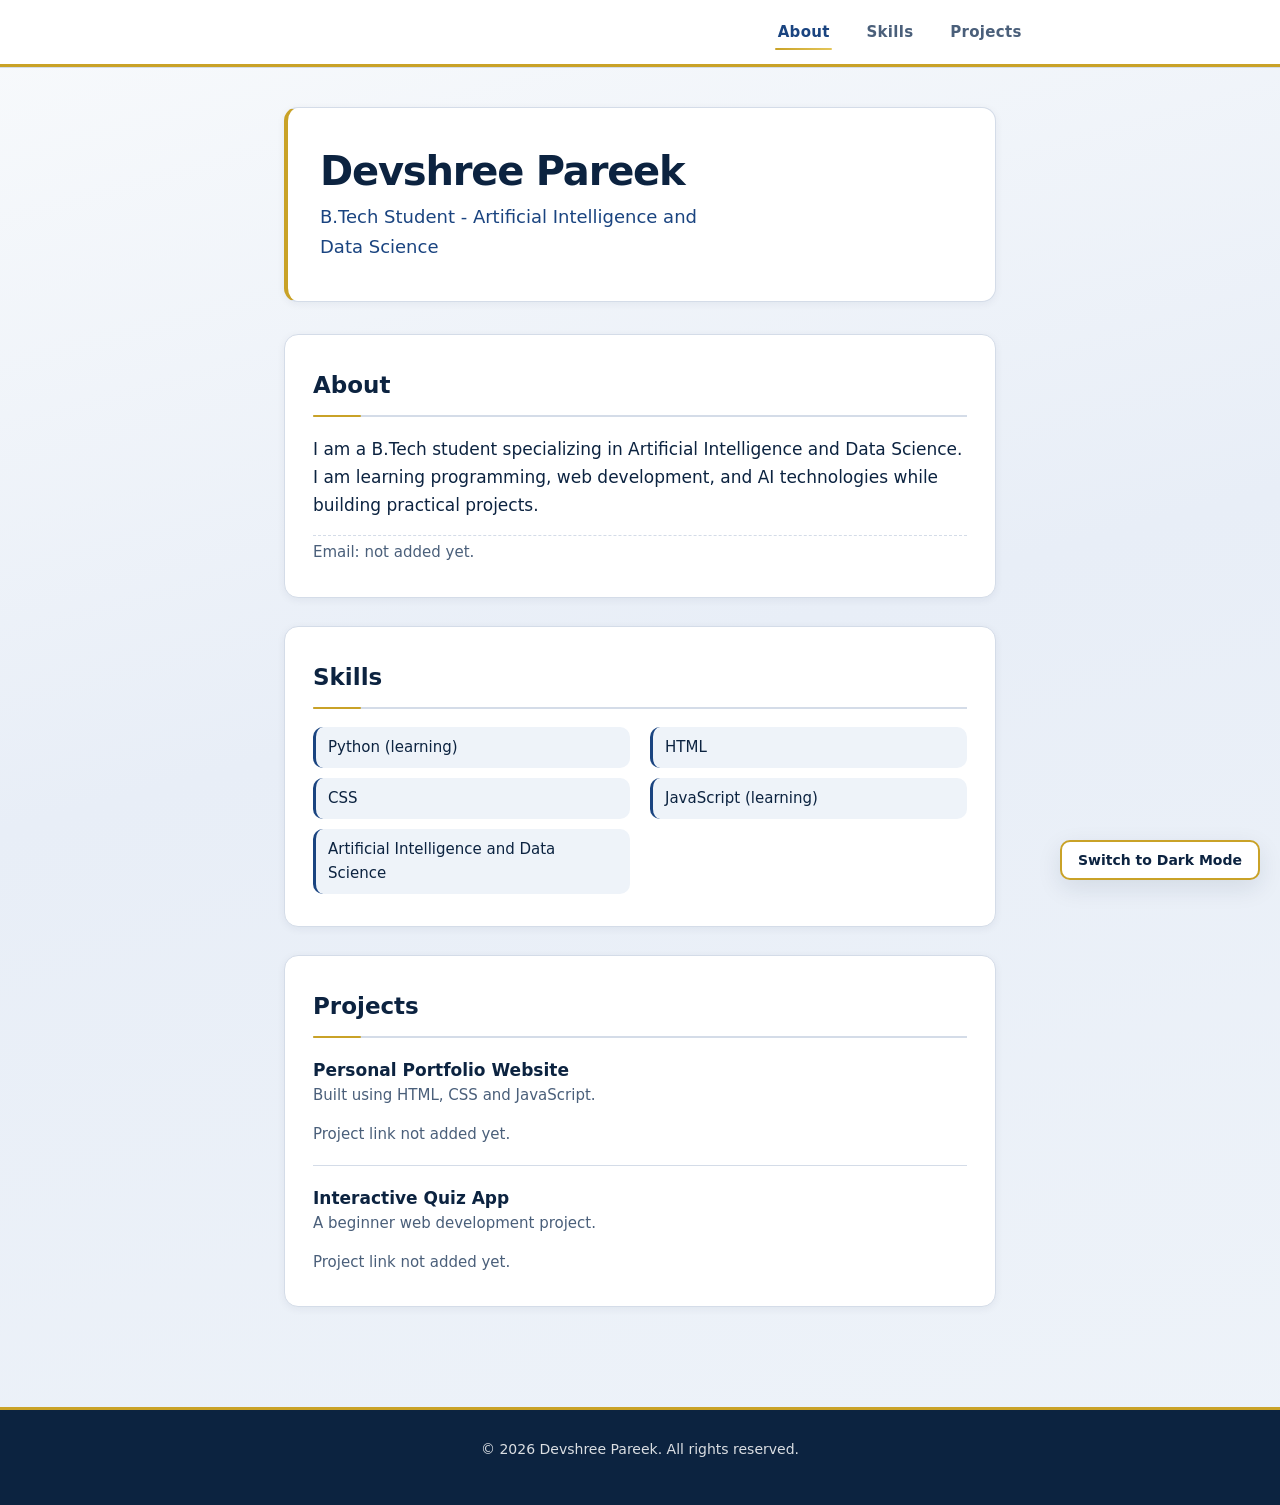
==== index.html @ 8626f4c5 "Initial portfolio commit" ====
<!DOCTYPE html>
<html lang="en">
<head>
  <meta charset="UTF-8">
  <meta name="viewport" content="width=device-width, initial-scale=1.0">
  <title>Devshree Pareek — Personal Profile</title>
  <link rel="stylesheet" href="style.css">
</head>
<body>
  <a class="skip-link" href="#main-content">Skip to main content</a>

  <header class="site-header">
    <nav class="site-nav" aria-label="Primary">
      <ul>
        <li><a href="#about">About</a></li>
        <li><a href="#skills">Skills</a></li>
        <li><a href="#projects">Projects</a></li>
      </ul>
    </nav>
  </header>

  <main id="main-content">
    <section class="hero">
      <h1>Devshree Pareek</h1>
      <p class="tagline">B.Tech Student - Artificial Intelligence and Data Science</p>
    </section>

    <section id="about" class="content-section">
      <h2>About</h2>
      <p>
        I am a B.Tech student specializing in Artificial Intelligence and Data Science.
        I am learning programming, web development, and AI technologies while building
        practical projects.
      </p>
      <p class="contact-line">
        Email: not added yet.
      </p>
    </section>

    <section id="skills" class="content-section">
      <h2>Skills</h2>
      <ul class="skills-list">
        <li>Python (learning)</li>
        <li>HTML</li>
        <li>CSS</li>
        <li>JavaScript (learning)</li>
        <li>Artificial Intelligence and Data Science</li>
      </ul>
    </section>

    <section id="projects" class="content-section">
      <h2>Projects</h2>
      <ul class="projects-list">
        <li>
          <strong>Personal Portfolio Website</strong>
          <p class="project-desc">Built using HTML, CSS and JavaScript.</p>
          <p class="project-desc">Project link not added yet.</p>
        </li>
        <li>
          <strong>Interactive Quiz App</strong>
          <p class="project-desc">A beginner web development project.</p>
          <p class="project-desc">Project link not added yet.</p>
        </li>
      </ul>
    </section>
  </main>

  <footer class="site-footer">
    <p>&copy; <span id="year"></span> Devshree Pareek. All rights reserved.</p>
  </footer>

  <script src="script.js" defer></script>
  <button id="themeToggle">Switch to Dark Mode</button>
</body>
</html>
---- style.css ----
*,
*::before,
*::after {
  box-sizing: border-box;
}

:root {
  --color-navy: #0c2340;
  --color-blue: #1a4480;
  --color-blue-light: #2d6cb5;
  --color-bg: #eef3f9;
  --color-bg-subtle: linear-gradient(165deg, #f8fafc 0%, #e8eef7 45%, #eef3f9 100%);
  --color-surface: #ffffff;
  --color-text: #0c2340;
  --color-muted: #4a5f7a;
  --color-gold: #c9a227;
  --color-gold-light: #e4c65a;
  --color-gold-muted: rgba(201, 162, 39, 0.35);
  --color-border: #d4dce8;
  --color-accent: var(--color-blue);
  --color-accent-hover: var(--color-blue-light);
  --font-sans: system-ui, -apple-system, "Segoe UI", Roboto, "Helvetica Neue", Arial, sans-serif;
  --max-width: 44rem;
  --radius: 0.625rem;
  --radius-lg: 0.875rem;
  --shadow: 0 2px 8px rgba(12, 35, 64, 0.06);
  --shadow-hover: 0 8px 24px rgba(12, 35, 64, 0.1);
  --transition-fast: 0.2s ease;
  --transition-link: 0.25s cubic-bezier(0.4, 0, 0.2, 1);
}

html {
  scroll-behavior: smooth;
}

body {
  margin: 0;
  min-height: 100vh;
  font-family: var(--font-sans);
  font-size: 1.0625rem;
  line-height: 1.65;
  color: var(--color-text);
  background: var(--color-bg-subtle);
  background-color: var(--color-bg);
}

.skip-link {
  position: absolute;
  left: -9999px;
  top: 0;
  padding: 0.75rem 1.25rem;
  background: var(--color-navy);
  color: #fff;
  text-decoration: none;
  font-weight: 600;
  z-index: 100;
  border-radius: var(--radius);
  box-shadow: 0 4px 12px rgba(12, 35, 64, 0.2);
  transition: background var(--transition-fast), box-shadow var(--transition-fast),
    transform var(--transition-fast);
}

.skip-link:focus {
  left: 1rem;
  top: 1rem;
  outline: 2px solid var(--color-gold);
  outline-offset: 3px;
}

.skip-link:hover {
  background: var(--color-blue);
  transform: translateY(-1px);
  box-shadow: 0 6px 16px rgba(12, 35, 64, 0.25);
}

.site-header {
  background: var(--color-surface);
  border-bottom: 3px solid var(--color-gold);
  position: sticky;
  top: 0;
  z-index: 10;
  box-shadow: 0 1px 0 var(--color-border);
}

.site-nav ul {
  list-style: none;
  margin: 0;
  padding: 0.875rem 1.5rem;
  display: flex;
  flex-wrap: wrap;
  gap: 0.5rem 2rem;
  justify-content: center;
  max-width: calc(var(--max-width) + 3rem);
  margin-inline: auto;
}

.site-nav a {
  position: relative;
  display: inline-block;
  color: var(--color-muted);
  text-decoration: none;
  font-weight: 600;
  font-size: 0.9375rem;
  letter-spacing: 0.02em;
  padding: 0.35rem 0.15rem;
  transition: color var(--transition-link);
}

.site-nav a::after {
  content: "";
  position: absolute;
  left: 0;
  bottom: 0;
  width: 100%;
  height: 2px;
  background: linear-gradient(90deg, var(--color-gold), var(--color-gold-light));
  transform: scaleX(0);
  transform-origin: right center;
  transition: transform var(--transition-link);
  border-radius: 1px;
}

.site-nav a:hover,
.site-nav a:focus-visible {
  color: var(--color-blue);
}

.site-nav a:hover::after,
.site-nav a:focus-visible::after {
  transform: scaleX(1);
  transform-origin: left center;
}

main {
  max-width: var(--max-width);
  margin: 0 auto;
  padding: clamp(1.5rem, 4vw, 2.5rem) clamp(1rem, 4vw, 1.75rem) clamp(2.5rem, 6vw, 4rem);
}

.hero {
  background: var(--color-surface);
  padding: clamp(1.75rem, 5vw, 2.5rem) clamp(1.25rem, 4vw, 2rem);
  border-radius: var(--radius-lg);
  box-shadow: var(--shadow);
  margin-bottom: clamp(1.5rem, 4vw, 2rem);
  border: 1px solid var(--color-border);
  border-left: 4px solid var(--color-gold);
  transition: box-shadow var(--transition-link), transform var(--transition-link);
}

.hero:hover {
  box-shadow: var(--shadow-hover);
}

.hero h1 {
  margin: 0 0 0.5rem;
  font-size: clamp(1.875rem, 5vw, 2.5rem);
  line-height: 1.15;
  letter-spacing: -0.03em;
  color: var(--color-navy);
  font-weight: 700;
}

.tagline {
  margin: 0;
  color: var(--color-blue);
  font-size: clamp(1rem, 2.5vw, 1.125rem);
  font-weight: 500;
  max-width: 36ch;
}

.content-section {
  background: var(--color-surface);
  padding: clamp(1.5rem, 4vw, 2rem) clamp(1.25rem, 4vw, 1.75rem);
  border-radius: var(--radius-lg);
  box-shadow: var(--shadow);
  margin-bottom: clamp(1.25rem, 3vw, 1.75rem);
  border: 1px solid var(--color-border);
  transition: box-shadow var(--transition-link), border-color var(--transition-link);
}

.content-section:hover {
  box-shadow: var(--shadow-hover);
  border-color: var(--color-gold-muted);
}

.content-section h2 {
  margin: 0 0 1.125rem;
  font-size: clamp(1.25rem, 3vw, 1.4375rem);
  color: var(--color-navy);
  font-weight: 700;
  border-bottom: 2px solid var(--color-border);
  padding-bottom: 0.625rem;
  position: relative;
}

.content-section h2::after {
  content: "";
  position: absolute;
  left: 0;
  bottom: -2px;
  width: 3rem;
  height: 2px;
  background: var(--color-gold);
  border-radius: 1px;
}

.content-section p {
  margin: 0 0 1rem;
}

.content-section p:last-child {
  margin-bottom: 0;
}

.contact-line {
  color: var(--color-muted);
  font-size: 0.9375rem;
  padding-top: 0.25rem;
  border-top: 1px dashed var(--color-border);
  margin-top: 0.5rem;
}

.contact-line a {
  color: var(--color-blue);
  font-weight: 600;
  text-decoration: none;
  background-image: linear-gradient(var(--color-gold), var(--color-gold));
  background-size: 0% 2px;
  background-repeat: no-repeat;
  background-position: 0 100%;
  transition: color var(--transition-link), background-size var(--transition-link);
}

.contact-line a:hover,
.contact-line a:focus-visible {
  color: var(--color-blue-light);
  background-size: 100% 2px;
}

.skills-list {
  margin: 0;
  padding: 0;
  list-style: none;
  display: grid;
  gap: 0.5rem;
}

@media (min-width: 480px) {
  .skills-list {
    grid-template-columns: repeat(2, 1fr);
    gap: 0.625rem 1.25rem;
  }
}

.skills-list li {
  margin: 0;
  padding: 0.5rem 0.75rem;
  background: var(--color-bg);
  border-radius: var(--radius);
  border-left: 3px solid var(--color-blue);
  font-size: 0.9375rem;
  font-weight: 500;
  color: var(--color-text);
  transition: background var(--transition-fast), border-color var(--transition-fast),
    transform var(--transition-fast);
}

.skills-list li:hover {
  background: #fff;
  border-left-color: var(--color-gold);
  transform: translateX(2px);
}

.projects-list {
  list-style: none;
  margin: 0;
  padding: 0;
}

.projects-list > li {
  padding: 1.125rem 0;
  border-bottom: 1px solid var(--color-border);
  transition: padding-left var(--transition-fast);
}

.projects-list > li:hover {
  padding-left: 0.35rem;
}

.projects-list > li:first-child {
  padding-top: 0;
}

.projects-list > li:last-child {
  border-bottom: none;
  padding-bottom: 0;
}

.projects-list strong {
  display: block;
  font-size: 1.0625rem;
  color: var(--color-navy);
  font-weight: 700;
}

.projects-list a {
  color: var(--color-blue);
  font-weight: 700;
  text-decoration: none;
  background-image: linear-gradient(var(--color-gold), var(--color-gold-light));
  background-size: 0% 2px;
  background-repeat: no-repeat;
  background-position: 0 100%;
  transition: color var(--transition-link), background-size var(--transition-link);
}

.projects-list a:hover,
.projects-list a:focus-visible {
  color: var(--color-blue-light);
  background-size: 100% 2px;
}

.project-desc {
  margin: 0.4rem 0 0;
  font-size: 0.9375rem;
  color: var(--color-muted);
  line-height: 1.55;
}

.site-footer {
  text-align: center;
  padding: 1.75rem 1.25rem 2.75rem;
  color: rgba(255, 255, 255, 0.85);
  font-size: 0.875rem;
  background: var(--color-navy);
  border-top: 3px solid var(--color-gold);
  margin-top: 0.5rem;
}

.site-footer p {
  margin: 0;
  max-width: var(--max-width);
  margin-inline: auto;
}

body.nav-highlight .site-nav a[aria-current="true"] {
  color: var(--color-blue);
}

body.nav-highlight .site-nav a[aria-current="true"]::after {
  transform: scaleX(1);
  transform-origin: left center;
}

#themeToggle {
  position: fixed;
  right: clamp(0.75rem, 3vw, 1.25rem);
  bottom: clamp(0.75rem, 3vw, 1.25rem);
  z-index: 20;
  padding: 0.625rem 1rem;
  font-family: var(--font-sans);
  font-size: 0.875rem;
  font-weight: 600;
  color: var(--color-navy);
  background: var(--color-surface);
  border: 2px solid var(--color-gold);
  border-radius: var(--radius);
  cursor: pointer;
  box-shadow: var(--shadow-hover);
  transition: background var(--transition-fast), color var(--transition-fast),
    border-color var(--transition-fast), transform var(--transition-fast);
}

#themeToggle:hover {
  transform: translateY(-2px);
  border-color: var(--color-gold-light);
}

#themeToggle:focus-visible {
  outline: 2px solid var(--color-blue);
  outline-offset: 3px;
}

body.dark-mode {
  --color-navy: #e8eef5;
  --color-blue: #7eb3f0;
  --color-blue-light: #a5c9f5;
  --color-bg: #0a1628;
  --color-bg-subtle: linear-gradient(165deg, #0d1b2e 0%, #0a1628 50%, #0f2035 100%);
  --color-surface: #152a45;
  --color-text: #e8eef5;
  --color-muted: #a3b4c9;
  --color-border: #2a4060;
  --color-gold-muted: rgba(201, 162, 39, 0.5);
  --shadow: 0 2px 10px rgba(0, 0, 0, 0.35);
  --shadow-hover: 0 8px 28px rgba(0, 0, 0, 0.45);
}

body.dark-mode .site-header {
  background: var(--color-surface);
  box-shadow: 0 1px 0 var(--color-border);
}

body.dark-mode .site-nav a:hover,
body.dark-mode .site-nav a:focus-visible,
body.dark-mode.nav-highlight .site-nav a[aria-current="true"] {
  color: var(--color-blue-light);
}

body.dark-mode .hero,
body.dark-mode .content-section {
  background: var(--color-surface);
  border-color: var(--color-border);
}

body.dark-mode .hero h1,
body.dark-mode .content-section h2,
body.dark-mode .projects-list strong {
  color: var(--color-navy);
}

body.dark-mode .tagline {
  color: var(--color-blue);
}

body.dark-mode .skills-list li {
  background: #0f2238;
  border-left-color: var(--color-blue);
  color: var(--color-text);
}

body.dark-mode .skills-list li:hover {
  background: #1a3352;
  border-left-color: var(--color-gold);
}

body.dark-mode .projects-list > li {
  border-bottom-color: var(--color-border);
}

body.dark-mode .project-desc,
body.dark-mode .contact-line {
  color: var(--color-muted);
}

body.dark-mode .contact-line {
  border-top-color: var(--color-border);
}

body.dark-mode .site-footer {
  background: #060e18;
  color: rgba(232, 238, 245, 0.88);
}

body.dark-mode #themeToggle {
  color: var(--color-text);
  background: var(--color-surface);
  border-color: var(--color-gold);
}

body.dark-mode #themeToggle:focus-visible {
  outline-color: var(--color-gold-light);
}

@media (min-width: 768px) {
  :root {
    --max-width: 48rem;
  }

  .site-nav ul {
    justify-content: flex-end;
  }
}

@media (prefers-reduced-motion: reduce) {
  html {
    scroll-behavior: auto;
  }

  *,
  *::before,
  *::after {
    transition-duration: 0.01ms !important;
  }

  .hero:hover,
  .content-section:hover,
  .skills-list li:hover,
  .projects-list > li:hover {
    transform: none;
  }
}
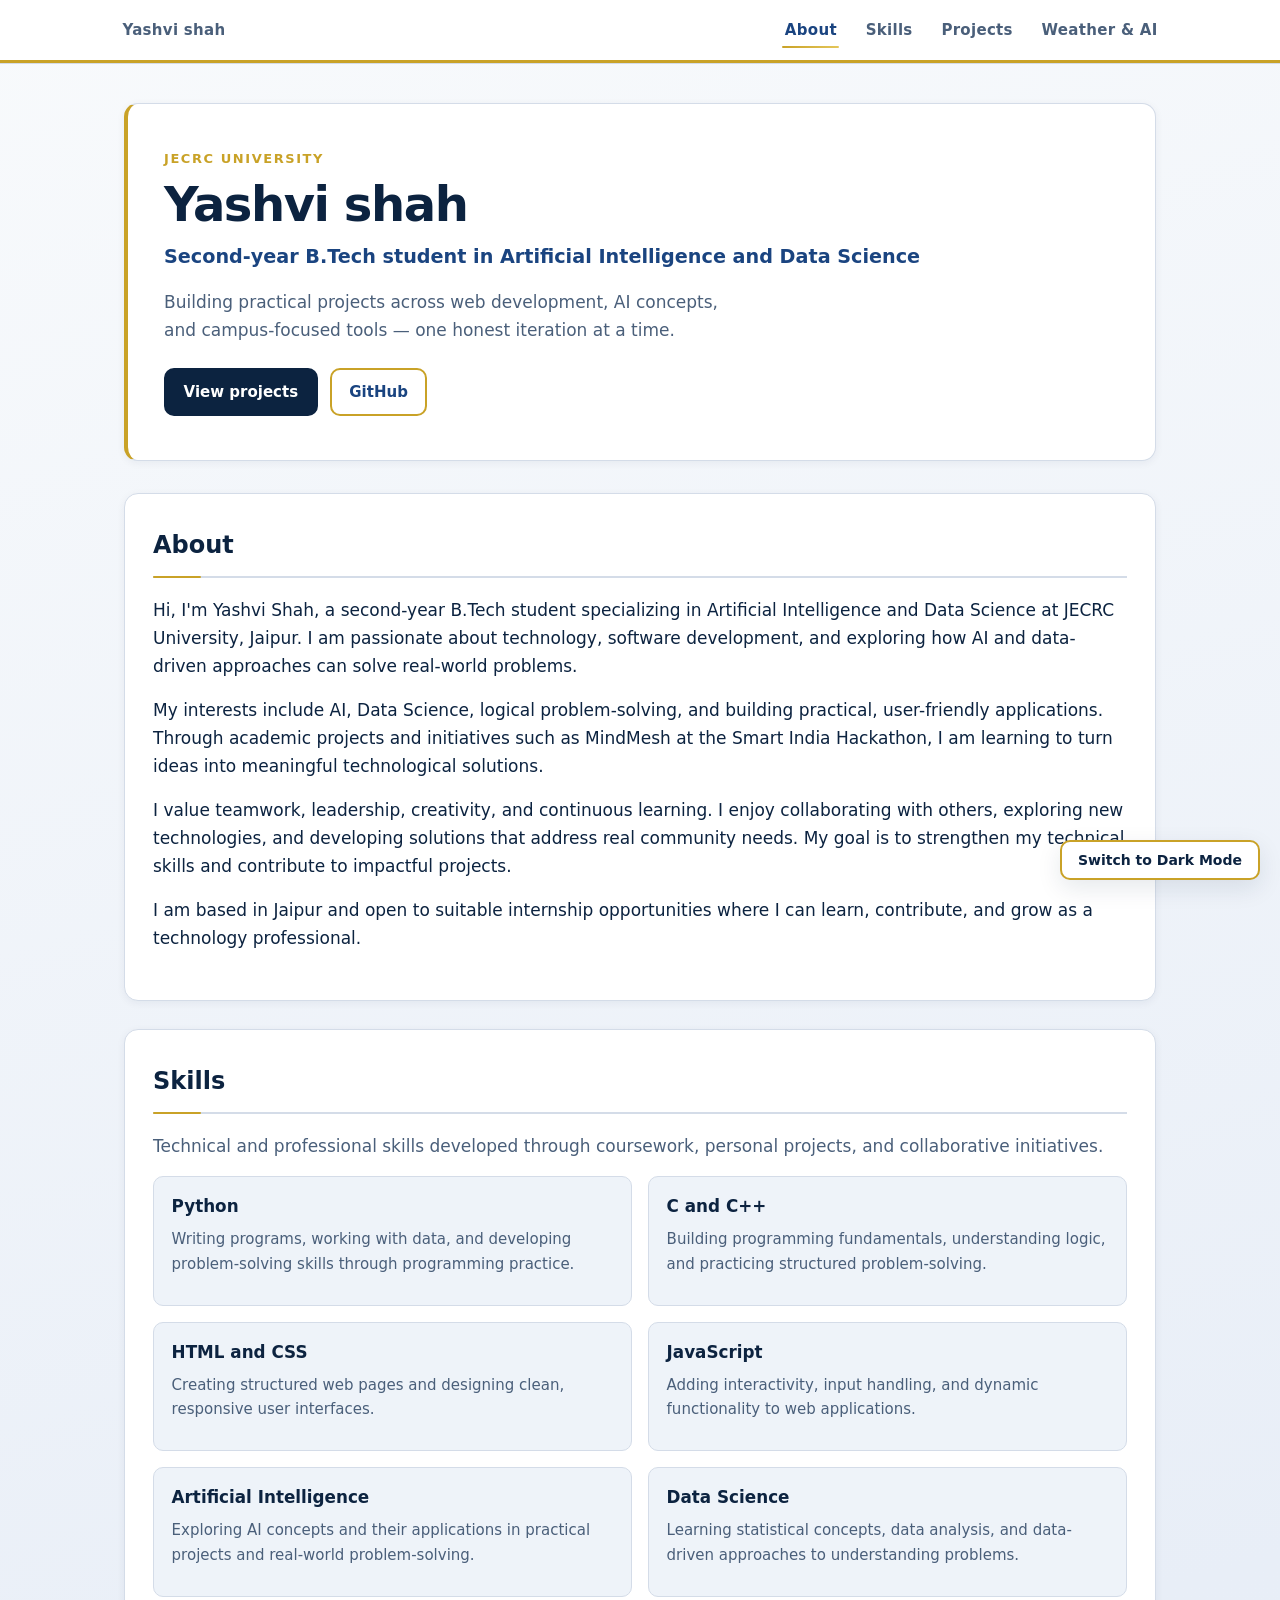
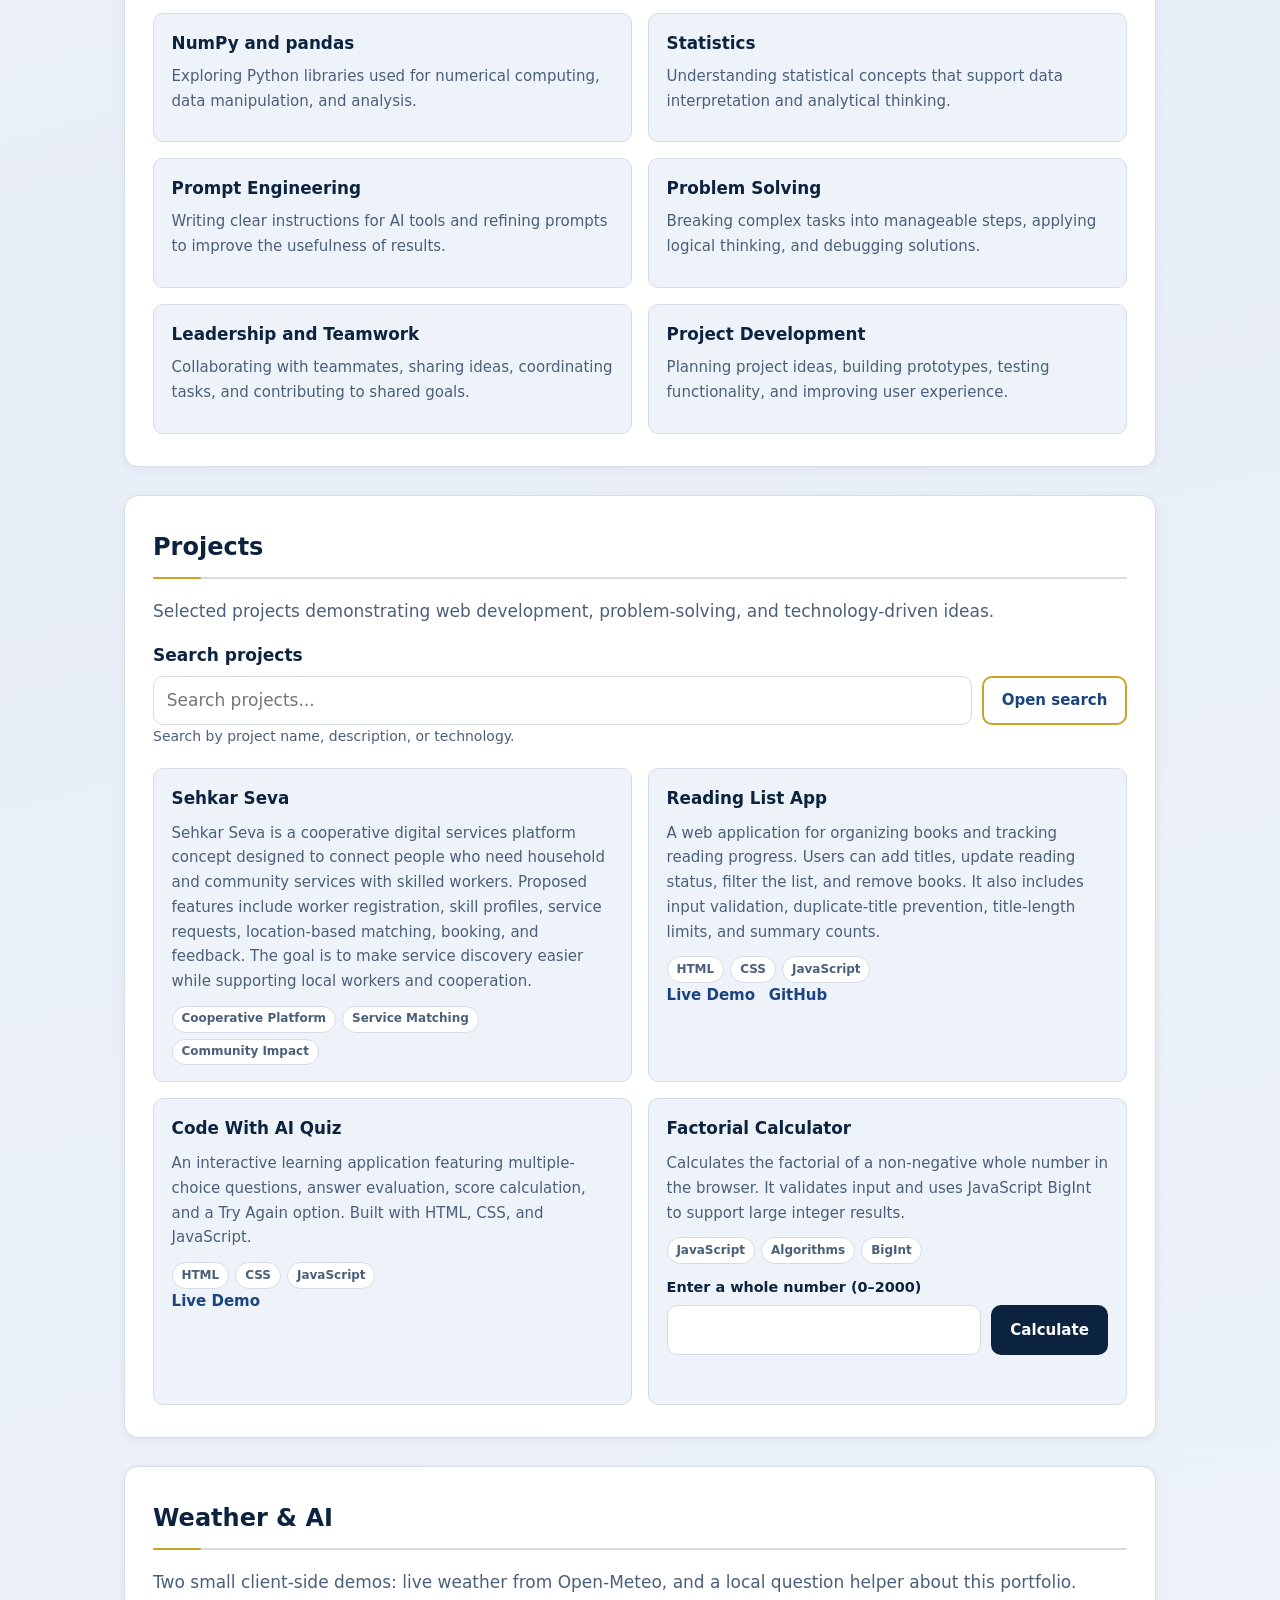
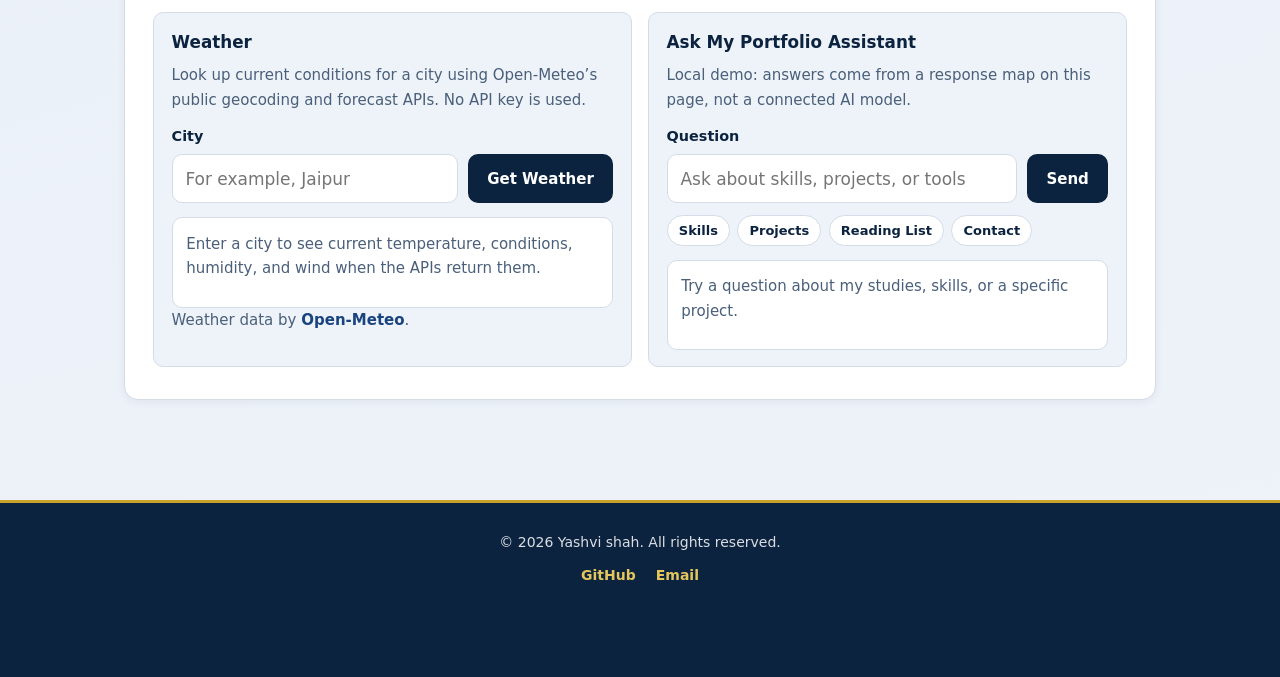
==== commit 5bb43640: "Add Yashvi portfolio and Code With AI Quiz" ====
--- a/index.html
+++ b/index.html
@@ -3,73 +3,384 @@
 <head>
   <meta charset="UTF-8">
   <meta name="viewport" content="width=device-width, initial-scale=1.0">
-  <title>Devshree Pareek — Personal Profile</title>
+  <meta name="description" content="Portfolio of Yashvi shah, a second-year B.Tech student in Artificial Intelligence and Data Science at JECRC University.">
+  <title>Yashvi shah — Personal Profile</title>
   <link rel="stylesheet" href="style.css">
+  <script>
+    (function () {
+      try {
+        if (localStorage.getItem("portfolio-theme") === "dark") {
+          document.documentElement.classList.add("theme-dark");
+        }
+      } catch (error) {
+        /* localStorage may be unavailable */
+      }
+    })();
+  </script>
 </head>
 <body>
   <a class="skip-link" href="#main-content">Skip to main content</a>
 
   <header class="site-header">
     <nav class="site-nav" aria-label="Primary">
+      <a class="nav-brand" href="#main-content">Yashvi shah</a>
       <ul>
         <li><a href="#about">About</a></li>
         <li><a href="#skills">Skills</a></li>
         <li><a href="#projects">Projects</a></li>
+        <li><a href="#weather-ai">Weather &amp; AI</a></li>
       </ul>
     </nav>
   </header>
 
   <main id="main-content">
-    <section class="hero">
-      <h1>Devshree Pareek</h1>
-      <p class="tagline">B.Tech Student - Artificial Intelligence and Data Science</p>
+    <section class="hero" aria-labelledby="hero-heading">
+      <p class="hero-kicker">JECRC University</p>
+      <h1 id="hero-heading">Yashvi shah</h1>
+      <p class="tagline">Second-year B.Tech student in Artificial Intelligence and Data Science</p>
+      <p class="hero-lead">Building practical projects across web development, AI concepts, and campus-focused tools — one honest iteration at a time.</p>
+      <div class="hero-actions">
+        <a class="btn btn-primary" href="#projects">View projects</a>
+        <a class="btn btn-secondary" href="https://github.com/devshreepareek831-blip" target="_blank" rel="noopener noreferrer">GitHub</a>
+      </div>
     </section>
 
-    <section id="about" class="content-section">
-      <h2>About</h2>
-      <p>
-        I am a B.Tech student specializing in Artificial Intelligence and Data Science.
-        I am learning programming, web development, and AI technologies while building
-        practical projects.
-      </p>
-      <p class="contact-line">
-        Email: not added yet.
-      </p>
-    </section>
-
-    <section id="skills" class="content-section">
-      <h2>Skills</h2>
-      <ul class="skills-list">
-        <li>Python (learning)</li>
+    
+<section id="about" class="content-section">
+  <h2>About</h2>
+  <p>
+    Hi, I'm Yashvi Shah, a second-year B.Tech student specializing in
+    Artificial Intelligence and Data Science at JECRC University, Jaipur.
+    I am passionate about technology, software development, and exploring
+    how AI and data-driven approaches can solve real-world problems.
+  </p>
+  <p>
+    My interests include AI, Data Science, logical problem-solving, and
+    building practical, user-friendly applications. Through academic
+    projects and initiatives such as MindMesh at the Smart India Hackathon,
+    I am learning to turn ideas into meaningful technological solutions.
+  </p>
+  <p>
+    I value teamwork, leadership, creativity, and continuous learning.
+    I enjoy collaborating with others, exploring new technologies, and
+    developing solutions that address real community needs. My goal is
+    to strengthen my technical skills and contribute to impactful projects.
+  </p>
+  <p>
+    I am based in Jaipur and open to suitable internship opportunities
+    where I can learn, contribute, and grow as a technology professional.
+  </p>
+</section>
+
+
+<section id="skills" class="content-section">
+  <h2>Skills</h2>
+  <p class="section-intro">
+    Technical and professional skills developed through coursework,
+    personal projects, and collaborative initiatives.
+  </p>
+
+  <ul class="skills-grid">
+    <li class="skill-card">
+      <h3>Python</h3>
+      <p>Writing programs, working with data, and developing problem-solving skills through programming practice.</p>
+    </li>
+
+    <li class="skill-card">
+      <h3>C and C++</h3>
+      <p>Building programming fundamentals, understanding logic, and practicing structured problem-solving.</p>
+    </li>
+
+    <li class="skill-card">
+      <h3>HTML and CSS</h3>
+      <p>Creating structured web pages and designing clean, responsive user interfaces.</p>
+    </li>
+
+    <li class="skill-card">
+      <h3>JavaScript</h3>
+      <p>Adding interactivity, input handling, and dynamic functionality to web applications.</p>
+    </li>
+
+    <li class="skill-card">
+      <h3>Artificial Intelligence</h3>
+      <p>Exploring AI concepts and their applications in practical projects and real-world problem-solving.</p>
+    </li>
+
+    <li class="skill-card">
+      <h3>Data Science</h3>
+      <p>Learning statistical concepts, data analysis, and data-driven approaches to understanding problems.</p>
+    </li>
+
+    <li class="skill-card">
+      <h3>NumPy and pandas</h3>
+      <p>Exploring Python libraries used for numerical computing, data manipulation, and analysis.</p>
+    </li>
+
+    <li class="skill-card">
+      <h3>Statistics</h3>
+      <p>Understanding statistical concepts that support data interpretation and analytical thinking.</p>
+    </li>
+
+    <li class="skill-card">
+      <h3>Prompt Engineering</h3>
+      <p>Writing clear instructions for AI tools and refining prompts to improve the usefulness of results.</p>
+    </li>
+
+    <li class="skill-card">
+      <h3>Problem Solving</h3>
+      <p>Breaking complex tasks into manageable steps, applying logical thinking, and debugging solutions.</p>
+    </li>
+
+    <li class="skill-card">
+      <h3>Leadership and Teamwork</h3>
+      <p>Collaborating with teammates, sharing ideas, coordinating tasks, and contributing to shared goals.</p>
+    </li>
+
+    <li class="skill-card">
+      <h3>Project Development</h3>
+      <p>Planning project ideas, building prototypes, testing functionality, and improving user experience.</p>
+    </li>
+  </ul>
+</section>
+
+
+<section id="projects" class="content-section">
+  <h2>Projects</h2>
+  <p class="section-intro">
+    Selected projects demonstrating web development, problem-solving,
+    and technology-driven ideas.
+  </p>
+
+  <div class="project-toolbar">
+    <label class="project-search-label" for="project-search">
+      Search projects
+    </label>
+    <div class="project-search-row">
+      <input
+        id="project-search"
+        class="project-search-input"
+        type="search"
+        placeholder="Search projects..."
+        autocomplete="off"
+        aria-describedby="project-search-hint"
+      >
+      <button
+        type="button"
+        class="btn btn-secondary"
+        id="open-project-search"
+      >
+        Open search
+      </button>
+    </div>
+    <p id="project-search-hint" class="search-hint">
+      Search by project name, description, or technology.
+    </p>
+  </div>
+
+  <p id="project-filter-status" class="filter-status" hidden></p>
+  <p id="project-empty" class="empty-state" hidden>
+    No projects match that search.
+    <button type="button" class="text-button" id="show-all-projects">
+      Show All Projects
+    </button>
+  </p>
+
+  <ul class="projects-grid">
+
+    <li class="project-card"
+      data-title="Sehkar Seva"
+      data-description="Cooperative services platform connecting communities with skilled workers."
+      data-tags="cooperative services platform community booking">
+      <div class="project-card-top">
+        <h3>Sehkar Seva</h3>
+      </div>
+      <p class="project-desc">
+        Sehkar Seva is a cooperative digital services platform concept
+        designed to connect people who need household and community
+        services with skilled workers. Proposed features include worker
+        registration, skill profiles, service requests, location-based
+        matching, booking, and feedback. The goal is to make service
+        discovery easier while supporting local workers and cooperation.
+      </p>
+      <ul class="tag-list">
+        <li>Cooperative Platform</li>
+        <li>Service Matching</li>
+        <li>Community Impact</li>
+      </ul>
+    </li>
+
+    <li class="project-card"
+      data-title="Reading List App"
+      data-description="Book management app with reading status, filters, duplicate prevention, deletion, and summary counts."
+      data-tags="HTML CSS JavaScript web application books">
+      <div class="project-card-top">
+        <h3>Reading List App</h3>
+      </div>
+      <p class="project-desc">
+        A web application for organizing books and tracking reading
+        progress. Users can add titles, update reading status, filter
+        the list, and remove books. It also includes input validation,
+        duplicate-title prevention, title-length limits, and summary
+        counts.
+      </p>
+      <ul class="tag-list">
         <li>HTML</li>
         <li>CSS</li>
-        <li>JavaScript (learning)</li>
-        <li>Artificial Intelligence and Data Science</li>
-      </ul>
-    </section>
-
-    <section id="projects" class="content-section">
-      <h2>Projects</h2>
-      <ul class="projects-list">
-        <li>
-          <strong>Personal Portfolio Website</strong>
-          <p class="project-desc">Built using HTML, CSS and JavaScript.</p>
-          <p class="project-desc">Project link not added yet.</p>
-        </li>
-        <li>
-          <strong>Interactive Quiz App</strong>
-          <p class="project-desc">A beginner web development project.</p>
-          <p class="project-desc">Project link not added yet.</p>
-        </li>
-      </ul>
+        <li>JavaScript</li>
+      </ul>
+      <p class="project-links">
+        <a href="https://reading-list-app-inky.vercel.app"
+           target="_blank" rel="noopener noreferrer">Live Demo</a>
+        <a href="https://github.com/devshreepareek831-blip/reading-list-app"
+           target="_blank" rel="noopener noreferrer">GitHub</a>
+      </p>
+    </li>
+
+    <li class="project-card"
+      data-title="Code With AI Quiz"
+      data-description="Interactive programming quiz with multiple-choice questions and score calculation."
+      data-tags="HTML CSS JavaScript quiz learning">
+      <div class="project-card-top">
+        <h3>Code With AI Quiz</h3>
+      </div>
+      <p class="project-desc">
+        An interactive learning application featuring multiple-choice
+        questions, answer evaluation, score calculation, and a Try Again
+        option. Built with HTML, CSS, and JavaScript.
+      </p>
+      <ul class="tag-list">
+        <li>HTML</li>
+        <li>CSS</li>
+        <li>JavaScript</li>
+      </ul>
+      <p class="project-links">
+        <a href="./Quiz/index.html"
+           target="_blank" rel="noopener noreferrer">Live Demo</a>
+      </p>
+    </li>
+
+    <li class="project-card"
+      data-title="Factorial Calculator"
+      data-description="Interactive factorial calculator using JavaScript BigInt and input validation."
+      data-tags="JavaScript algorithms BigInt mathematics">
+      <div class="project-card-top">
+        <h3>Factorial Calculator</h3>
+      </div>
+      <p class="project-desc">
+        Calculates the factorial of a non-negative whole number in the
+        browser. It validates input and uses JavaScript BigInt to support
+        large integer results.
+      </p>
+      <ul class="tag-list">
+        <li>JavaScript</li>
+        <li>Algorithms</li>
+        <li>BigInt</li>
+      </ul>
+
+      <form id="factorial-form" class="factorial-form" novalidate>
+        <label for="factorial-input">
+          Enter a whole number (0–2000)
+        </label>
+        <div class="inline-form">
+          <input
+            id="factorial-input"
+            name="factorial"
+            type="text"
+            inputmode="numeric"
+            autocomplete="off"
+            aria-describedby="factorial-status"
+          >
+          <button type="submit" class="btn btn-primary">
+            Calculate
+          </button>
+        </div>
+        <p id="factorial-status" class="form-status" role="status"></p>
+      </form>
+    </li>
+
+  </ul>
+</section>
+
+
+
+    <section id="weather-ai" class="content-section">
+      <h2>Weather &amp; AI</h2>
+      <p class="section-intro">Two small client-side demos: live weather from Open-Meteo, and a local question helper about this portfolio.</p>
+
+      <div class="tools-grid">
+        <article class="tool-card" aria-labelledby="weather-heading">
+          <h3 id="weather-heading">Weather</h3>
+          <p>Look up current conditions for a city using Open-Meteo’s public geocoding and forecast APIs. No API key is used.</p>
+          <form id="weather-form" class="stacked-form">
+            <label for="weather-city">City</label>
+            <div class="inline-form">
+              <input id="weather-city" name="city" type="text" autocomplete="address-level2" placeholder="For example, Jaipur">
+              <button type="submit" class="btn btn-primary">Get Weather</button>
+            </div>
+          </form>
+          <div id="weather-result" class="weather-result" role="status" aria-live="polite">
+            <p class="muted">Enter a city to see current temperature, conditions, humidity, and wind when the APIs return them.</p>
+          </div>
+          <p class="attribution">Weather data by <a href="https://open-meteo.com/" target="_blank" rel="noopener noreferrer">Open-Meteo</a>.</p>
+        </article>
+
+        <article class="tool-card" aria-labelledby="assistant-heading">
+          <h3 id="assistant-heading">Ask My Portfolio Assistant</h3>
+          <p class="demo-note">Local demo: answers come from a response map on this page, not a connected AI model.</p>
+          <form id="assistant-form" class="stacked-form">
+            <label for="assistant-question">Question</label>
+            <div class="inline-form">
+              <input id="assistant-question" name="question" type="text" autocomplete="off" placeholder="Ask about skills, projects, or tools">
+              <button type="submit" class="btn btn-primary">Send</button>
+            </div>
+          </form>
+          <div class="preset-row" aria-label="Example questions">
+            <button type="button" class="chip" data-question="What skills are you learning?">Skills</button>
+            <button type="button" class="chip" data-question="Tell me about your projects.">Projects</button>
+            <button type="button" class="chip" data-question="What is the Reading List App?">Reading List</button>
+            <button type="button" class="chip" data-question="How can I contact you?">Contact</button>
+          </div>
+          <div id="assistant-output" class="assistant-output" role="status" aria-live="polite">
+            <p class="muted">Try a question about my studies, skills, or a specific project.</p>
+          </div>
+        </article>
+      </div>
     </section>
   </main>
 
   <footer class="site-footer">
-    <p>&copy; <span id="year"></span> Devshree Pareek. All rights reserved.</p>
+    <p>&copy; <span id="year"></span> Yashvi shah. All rights reserved.</p>
+    <p class="footer-links">
+      <a href="https://github.com/devshreepareek831-blip" target="_blank" rel="noopener noreferrer">GitHub</a>
+      <a id="email-button" class="email-button" hidden href="#">Email</a>
+    </p>
   </footer>
 
+  <div
+    id="project-search-dialog"
+    class="search-dialog"
+    hidden
+    role="dialog"
+    aria-modal="true"
+    aria-labelledby="search-dialog-title"
+  >
+    <div class="search-dialog-backdrop" data-close-search="true"></div>
+    <div class="search-dialog-panel" role="document">
+      <div class="search-dialog-header">
+        <h2 id="search-dialog-title">Search projects</h2>
+        <button type="button" class="icon-button" id="close-search-dialog" aria-label="Close search">Close</button>
+      </div>
+      <label class="visually-hidden" for="dialog-search-input">Search project titles, descriptions, and tags</label>
+      <input id="dialog-search-input" class="project-search-input" type="search" placeholder="Type to search" autocomplete="off">
+      <ul id="dialog-search-results" class="dialog-results"></ul>
+      <p id="dialog-empty" class="empty-state" hidden>
+        No projects match that search.
+        <button type="button" class="text-button" id="dialog-show-all">Show All Projects</button>
+      </p>
+    </div>
+  </div>
+
   <script src="script.js" defer></script>
-  <button id="themeToggle">Switch to Dark Mode</button>
+  <button type="button" id="themeToggle">Switch to Dark Mode</button>
 </body>
 </html>
--- a/style.css
+++ b/style.css
@@ -19,14 +19,36 @@
   --color-border: #d4dce8;
   --color-accent: var(--color-blue);
   --color-accent-hover: var(--color-blue-light);
+  --color-error: #9b1c1c;
+  --color-error-bg: #fdecec;
   --font-sans: system-ui, -apple-system, "Segoe UI", Roboto, "Helvetica Neue", Arial, sans-serif;
-  --max-width: 44rem;
+  --max-width: 68rem;
+  --header-height: 5.5rem;
   --radius: 0.625rem;
   --radius-lg: 0.875rem;
   --shadow: 0 2px 8px rgba(12, 35, 64, 0.06);
   --shadow-hover: 0 8px 24px rgba(12, 35, 64, 0.1);
   --transition-fast: 0.2s ease;
   --transition-link: 0.25s cubic-bezier(0.4, 0, 0.2, 1);
+}
+
+html.theme-dark,
+html.theme-dark body,
+body.dark-mode {
+  --color-navy: #e8eef5;
+  --color-blue: #7eb3f0;
+  --color-blue-light: #a5c9f5;
+  --color-bg: #0a1628;
+  --color-bg-subtle: linear-gradient(165deg, #0d1b2e 0%, #0a1628 50%, #0f2035 100%);
+  --color-surface: #152a45;
+  --color-text: #e8eef5;
+  --color-muted: #a3b4c9;
+  --color-border: #2a4060;
+  --color-gold-muted: rgba(201, 162, 39, 0.5);
+  --color-error: #f3b4b4;
+  --color-error-bg: #3a1c24;
+  --shadow: 0 2px 10px rgba(0, 0, 0, 0.35);
+  --shadow-hover: 0 8px 28px rgba(0, 0, 0, 0.45);
 }
 
 html {
@@ -42,6 +64,18 @@
   color: var(--color-text);
   background: var(--color-bg-subtle);
   background-color: var(--color-bg);
+}
+
+.visually-hidden {
+  position: absolute;
+  width: 1px;
+  height: 1px;
+  padding: 0;
+  margin: -1px;
+  overflow: hidden;
+  clip: rect(0, 0, 0, 0);
+  white-space: nowrap;
+  border: 0;
 }
 
 .skip-link {
@@ -56,8 +90,12 @@
   z-index: 100;
   border-radius: var(--radius);
   box-shadow: 0 4px 12px rgba(12, 35, 64, 0.2);
-  transition: background var(--transition-fast), box-shadow var(--transition-fast),
-    transform var(--transition-fast);
+}
+
+html.theme-dark .skip-link,
+body.dark-mode .skip-link {
+  background: var(--color-gold);
+  color: #0c2340;
 }
 
 .skip-link:focus {
@@ -67,12 +105,6 @@
   outline-offset: 3px;
 }
 
-.skip-link:hover {
-  background: var(--color-blue);
-  transform: translateY(-1px);
-  box-shadow: 0 6px 16px rgba(12, 35, 64, 0.25);
-}
-
 .site-header {
   background: var(--color-surface);
   border-bottom: 3px solid var(--color-gold);
@@ -82,16 +114,36 @@
   box-shadow: 0 1px 0 var(--color-border);
 }
 
+.site-nav {
+  display: flex;
+  flex-wrap: wrap;
+  align-items: center;
+  justify-content: space-between;
+  gap: 0.5rem 1.5rem;
+  max-width: var(--max-width);
+  margin-inline: auto;
+  padding: 0.75rem 1.5rem;
+}
+
+.nav-brand {
+  color: var(--color-navy);
+  font-weight: 700;
+  letter-spacing: -0.02em;
+  text-decoration: none;
+}
+
+.nav-brand:hover,
+.nav-brand:focus-visible {
+  color: var(--color-blue);
+}
+
 .site-nav ul {
   list-style: none;
   margin: 0;
-  padding: 0.875rem 1.5rem;
+  padding: 0;
   display: flex;
   flex-wrap: wrap;
-  gap: 0.5rem 2rem;
-  justify-content: center;
-  max-width: calc(var(--max-width) + 3rem);
-  margin-inline: auto;
+  gap: 0.35rem 1.5rem;
 }
 
 .site-nav a {
@@ -106,7 +158,7 @@
   transition: color var(--transition-link);
 }
 
-.site-nav a::after {
+.site-nav ul a::after {
   content: "";
   position: absolute;
   left: 0;
@@ -125,8 +177,8 @@
   color: var(--color-blue);
 }
 
-.site-nav a:hover::after,
-.site-nav a:focus-visible::after {
+.site-nav ul a:hover::after,
+.site-nav ul a:focus-visible::after {
   transform: scaleX(1);
   transform-origin: left center;
 }
@@ -139,22 +191,26 @@
 
 .hero {
   background: var(--color-surface);
-  padding: clamp(1.75rem, 5vw, 2.5rem) clamp(1.25rem, 4vw, 2rem);
+  padding: clamp(1.75rem, 5vw, 2.75rem) clamp(1.25rem, 4vw, 2.25rem);
   border-radius: var(--radius-lg);
   box-shadow: var(--shadow);
   margin-bottom: clamp(1.5rem, 4vw, 2rem);
   border: 1px solid var(--color-border);
   border-left: 4px solid var(--color-gold);
-  transition: box-shadow var(--transition-link), transform var(--transition-link);
-}
-
-.hero:hover {
-  box-shadow: var(--shadow-hover);
+}
+
+.hero-kicker {
+  margin: 0 0 0.5rem;
+  color: var(--color-gold);
+  font-size: 0.8125rem;
+  font-weight: 700;
+  letter-spacing: 0.12em;
+  text-transform: uppercase;
 }
 
 .hero h1 {
   margin: 0 0 0.5rem;
-  font-size: clamp(1.875rem, 5vw, 2.5rem);
+  font-size: clamp(1.875rem, 5vw, 3rem);
   line-height: 1.15;
   letter-spacing: -0.03em;
   color: var(--color-navy);
@@ -164,9 +220,74 @@
 .tagline {
   margin: 0;
   color: var(--color-blue);
-  font-size: clamp(1rem, 2.5vw, 1.125rem);
-  font-weight: 500;
-  max-width: 36ch;
+  font-size: clamp(1rem, 2.5vw, 1.2rem);
+  font-weight: 600;
+}
+
+.hero-lead {
+  margin: 1rem 0 0;
+  max-width: 54ch;
+  color: var(--color-muted);
+}
+
+.hero-actions {
+  display: flex;
+  flex-wrap: wrap;
+  gap: 0.75rem;
+  margin-top: 1.5rem;
+}
+
+.btn {
+  display: inline-flex;
+  align-items: center;
+  justify-content: center;
+  gap: 0.35rem;
+  padding: 0.6rem 1.1rem;
+  border-radius: var(--radius);
+  border: 2px solid transparent;
+  font-family: inherit;
+  font-size: 0.9375rem;
+  font-weight: 700;
+  text-decoration: none;
+  cursor: pointer;
+  transition: background var(--transition-fast), color var(--transition-fast),
+    border-color var(--transition-fast), transform var(--transition-fast);
+}
+
+.btn-primary {
+  background: var(--color-navy);
+  color: #fff;
+  border-color: var(--color-navy);
+}
+
+html.theme-dark .btn-primary,
+body.dark-mode .btn-primary {
+  background: var(--color-gold);
+  color: #0c2340;
+  border-color: var(--color-gold);
+}
+
+.btn-secondary {
+  background: transparent;
+  color: var(--color-blue);
+  border-color: var(--color-gold);
+}
+
+.btn:hover {
+  transform: translateY(-1px);
+}
+
+.btn:focus-visible,
+.project-search-input:focus-visible,
+input:focus-visible,
+.chip:focus-visible,
+.icon-button:focus-visible,
+.text-button:focus-visible,
+.project-links a:focus-visible,
+.footer-links a:focus-visible,
+.nav-brand:focus-visible {
+  outline: 2px solid var(--color-gold);
+  outline-offset: 2px;
 }
 
 .content-section {
@@ -176,17 +297,12 @@
   box-shadow: var(--shadow);
   margin-bottom: clamp(1.25rem, 3vw, 1.75rem);
   border: 1px solid var(--color-border);
-  transition: box-shadow var(--transition-link), border-color var(--transition-link);
-}
-
-.content-section:hover {
-  box-shadow: var(--shadow-hover);
-  border-color: var(--color-gold-muted);
+  scroll-margin-top: calc(var(--header-height) + 0.75rem);
 }
 
 .content-section h2 {
   margin: 0 0 1.125rem;
-  font-size: clamp(1.25rem, 3vw, 1.4375rem);
+  font-size: clamp(1.25rem, 3vw, 1.5rem);
   color: var(--color-navy);
   font-weight: 700;
   border-bottom: 2px solid var(--color-border);
@@ -209,102 +325,198 @@
   margin: 0 0 1rem;
 }
 
-.content-section p:last-child {
-  margin-bottom: 0;
-}
-
-.contact-line {
+.section-intro {
+  color: var(--color-muted);
+}
+
+kbd {
+  display: inline-block;
+  padding: 0.05rem 0.4rem;
+  border: 1px solid var(--color-border);
+  border-bottom-width: 2px;
+  border-radius: 0.35rem;
+  background: var(--color-bg);
+  font-size: 0.85em;
+}
+
+.skills-grid,
+.projects-grid,
+.tools-grid {
+  list-style: none;
+  margin: 0;
+  padding: 0;
+  display: grid;
+  gap: 1rem;
+}
+
+.skills-grid {
+  grid-template-columns: 1fr;
+}
+
+.skill-card,
+.project-card,
+.tool-card {
+  background: var(--color-bg);
+  border: 1px solid var(--color-border);
+  border-radius: var(--radius);
+  padding: 1rem 1.1rem;
+  transition: transform var(--transition-fast), box-shadow var(--transition-fast),
+    border-color var(--transition-fast);
+}
+
+.skill-card:hover,
+.project-card:hover,
+.tool-card:hover {
+  transform: translateY(-2px);
+  box-shadow: var(--shadow);
+  border-color: var(--color-gold-muted);
+}
+
+.skill-card h3,
+.project-card h3,
+.tool-card h3 {
+  margin: 0 0 0.4rem;
+  font-size: 1.05rem;
+  color: var(--color-navy);
+}
+
+.skill-card p,
+.project-card p,
+.tool-card p {
+  margin: 0 0 0.75rem;
   color: var(--color-muted);
   font-size: 0.9375rem;
-  padding-top: 0.25rem;
-  border-top: 1px dashed var(--color-border);
-  margin-top: 0.5rem;
-}
-
-.contact-line a {
+}
+
+.skill-level,
+.status-badge {
+  display: inline-block;
+  font-size: 0.75rem;
+  font-weight: 700;
+  letter-spacing: 0.04em;
+  text-transform: uppercase;
   color: var(--color-blue);
-  font-weight: 600;
-  text-decoration: none;
-  background-image: linear-gradient(var(--color-gold), var(--color-gold));
-  background-size: 0% 2px;
-  background-repeat: no-repeat;
-  background-position: 0 100%;
-  transition: color var(--transition-link), background-size var(--transition-link);
-}
-
-.contact-line a:hover,
-.contact-line a:focus-visible {
-  color: var(--color-blue-light);
-  background-size: 100% 2px;
-}
-
-.skills-list {
+  background: rgba(26, 68, 128, 0.08);
+  border: 1px solid var(--color-gold-muted);
+  border-radius: 999px;
+  padding: 0.2rem 0.55rem;
+}
+
+.status-live {
+  color: #1f6b3a;
+  background: rgba(46, 125, 70, 0.12);
+}
+
+html.theme-dark .status-live,
+body.dark-mode .status-live {
+  color: #9be7b3;
+}
+
+.project-toolbar {
+  margin-bottom: 1.25rem;
+}
+
+.project-search-label {
+  display: block;
+  font-weight: 700;
+  margin-bottom: 0.4rem;
+}
+
+.project-search-row,
+.inline-form {
+  display: flex;
+  flex-wrap: wrap;
+  gap: 0.6rem;
+}
+
+.project-search-input,
+input[type="text"],
+input[type="search"] {
+  flex: 1 1 14rem;
+  min-width: 0;
+  padding: 0.6rem 0.8rem;
+  border: 1px solid var(--color-border);
+  border-radius: var(--radius);
+  font: inherit;
+  color: var(--color-text);
+  background: var(--color-surface);
+}
+
+.search-hint,
+.filter-status,
+.attribution,
+.muted,
+.demo-note {
+  color: var(--color-muted);
+  font-size: 0.875rem;
+}
+
+.filter-status {
+  margin-bottom: 0.75rem;
+}
+
+.empty-state {
+  padding: 1rem;
+  border: 1px dashed var(--color-border);
+  border-radius: var(--radius);
+  background: var(--color-bg);
+}
+
+.text-button {
+  display: inline;
+  margin-left: 0.35rem;
+  padding: 0;
+  border: 0;
+  background: none;
+  color: var(--color-blue);
+  font: inherit;
+  font-weight: 700;
+  text-decoration: underline;
+  cursor: pointer;
+}
+
+.project-card-top {
+  display: flex;
+  flex-wrap: wrap;
+  align-items: flex-start;
+  justify-content: space-between;
+  gap: 0.5rem;
+  margin-bottom: 0.5rem;
+}
+
+.project-card-top h3 {
+  margin: 0;
+}
+
+.tag-list {
+  display: flex;
+  flex-wrap: wrap;
+  gap: 0.4rem;
   margin: 0;
   padding: 0;
   list-style: none;
-  display: grid;
-  gap: 0.5rem;
-}
-
-@media (min-width: 480px) {
-  .skills-list {
-    grid-template-columns: repeat(2, 1fr);
-    gap: 0.625rem 1.25rem;
-  }
-}
-
-.skills-list li {
-  margin: 0;
-  padding: 0.5rem 0.75rem;
-  background: var(--color-bg);
-  border-radius: var(--radius);
-  border-left: 3px solid var(--color-blue);
-  font-size: 0.9375rem;
-  font-weight: 500;
-  color: var(--color-text);
-  transition: background var(--transition-fast), border-color var(--transition-fast),
-    transform var(--transition-fast);
-}
-
-.skills-list li:hover {
-  background: #fff;
-  border-left-color: var(--color-gold);
-  transform: translateX(2px);
-}
-
-.projects-list {
-  list-style: none;
-  margin: 0;
-  padding: 0;
-}
-
-.projects-list > li {
-  padding: 1.125rem 0;
-  border-bottom: 1px solid var(--color-border);
-  transition: padding-left var(--transition-fast);
-}
-
-.projects-list > li:hover {
-  padding-left: 0.35rem;
-}
-
-.projects-list > li:first-child {
-  padding-top: 0;
-}
-
-.projects-list > li:last-child {
-  border-bottom: none;
-  padding-bottom: 0;
-}
-
-.projects-list strong {
-  display: block;
-  font-size: 1.0625rem;
-  color: var(--color-navy);
-  font-weight: 700;
-}
-
-.projects-list a {
+}
+
+.tag-list li {
+  font-size: 0.75rem;
+  font-weight: 600;
+  color: var(--color-muted);
+  background: var(--color-surface);
+  border: 1px solid var(--color-border);
+  border-radius: 999px;
+  padding: 0.15rem 0.55rem;
+}
+
+.project-links {
+  display: flex;
+  flex-wrap: wrap;
+  gap: 0.85rem;
+  margin: 0.85rem 0 0;
+}
+
+.project-links a,
+.footer-links a,
+.attribution a {
   color: var(--color-blue);
   font-weight: 700;
   text-decoration: none;
@@ -315,33 +527,240 @@
   transition: color var(--transition-link), background-size var(--transition-link);
 }
 
-.projects-list a:hover,
-.projects-list a:focus-visible {
+.project-links a:hover,
+.footer-links a:hover,
+.attribution a:hover,
+.project-links a:focus-visible,
+.footer-links a:focus-visible,
+.attribution a:focus-visible {
   color: var(--color-blue-light);
   background-size: 100% 2px;
 }
 
-.project-desc {
-  margin: 0.4rem 0 0;
+.project-card.is-hidden {
+  display: none;
+}
+
+.project-card.is-highlight {
+  border-color: var(--color-gold);
+  box-shadow: var(--shadow-hover);
+}
+
+.factorial-form,
+.stacked-form {
+  margin-top: 0.75rem;
+}
+
+.factorial-form label,
+.stacked-form label {
+  display: block;
+  font-weight: 600;
+  font-size: 0.9rem;
+  margin-bottom: 0.35rem;
+}
+
+.form-status {
+  min-height: 1.4em;
+  margin: 0.6rem 0 0;
   font-size: 0.9375rem;
-  color: var(--color-muted);
-  line-height: 1.55;
+}
+
+.form-status.is-error,
+.weather-result.is-error p,
+.assistant-output.is-error p {
+  color: var(--color-error);
+}
+
+.factorial-intro {
+  margin: 0 0 0.35rem;
+}
+
+.factorial-result {
+  margin: 0.6rem 0 0;
+  padding: 0.7rem 0.8rem;
+  background: var(--color-surface);
+  border: 1px solid var(--color-border);
+  border-radius: var(--radius);
+  word-break: break-all;
+  font-family: ui-monospace, "Cascadia Code", Consolas, monospace;
+  font-size: 0.85rem;
+}
+
+.tools-grid {
+  grid-template-columns: 1fr;
+}
+
+.weather-result,
+.assistant-output {
+  margin-top: 0.85rem;
+  padding: 0.85rem;
+  border-radius: var(--radius);
+  background: var(--color-surface);
+  border: 1px solid var(--color-border);
+}
+
+.weather-result dl {
+  display: grid;
+  grid-template-columns: auto 1fr;
+  gap: 0.35rem 1rem;
+  margin: 0.5rem 0 0;
+}
+
+.weather-result dt {
+  font-weight: 700;
+}
+
+.weather-result dd {
+  margin: 0;
+}
+
+.preset-row {
+  display: flex;
+  flex-wrap: wrap;
+  gap: 0.45rem;
+  margin-top: 0.7rem;
+}
+
+.chip {
+  border: 1px solid var(--color-border);
+  background: var(--color-surface);
+  color: var(--color-text);
+  border-radius: 999px;
+  padding: 0.25rem 0.7rem;
+  font: inherit;
+  font-size: 0.8125rem;
+  font-weight: 600;
+  cursor: pointer;
+}
+
+.chip:hover {
+  border-color: var(--color-gold);
 }
 
 .site-footer {
   text-align: center;
-  padding: 1.75rem 1.25rem 2.75rem;
+  padding: 1.75rem 1.25rem 5rem;
   color: rgba(255, 255, 255, 0.85);
   font-size: 0.875rem;
-  background: var(--color-navy);
+  background: #0c2340;
   border-top: 3px solid var(--color-gold);
   margin-top: 0.5rem;
 }
 
 .site-footer p {
+  margin: 0 auto 0.6rem;
+  max-width: var(--max-width);
+}
+
+.footer-links {
+  display: flex;
+  justify-content: center;
+  gap: 1.25rem;
+}
+
+.site-footer a {
+  color: #e4c65a;
+}
+
+html.theme-dark .site-footer,
+body.dark-mode .site-footer {
+  background: #060e18;
+  color: rgba(232, 238, 245, 0.88);
+}
+
+.search-dialog {
+  position: fixed;
+  inset: 0;
+  z-index: 40;
+  display: grid;
+  place-items: start center;
+  padding: 12vh 1rem 2rem;
+}
+
+.search-dialog[hidden] {
+  display: none;
+}
+
+.search-dialog-backdrop {
+  position: absolute;
+  inset: 0;
+  background: rgba(12, 35, 64, 0.55);
+}
+
+.search-dialog-panel {
+  position: relative;
+  width: min(36rem, 100%);
+  background: var(--color-surface);
+  color: var(--color-text);
+  border: 1px solid var(--color-border);
+  border-top: 4px solid var(--color-gold);
+  border-radius: var(--radius-lg);
+  box-shadow: var(--shadow-hover);
+  padding: 1rem;
+}
+
+.search-dialog-header {
+  display: flex;
+  justify-content: space-between;
+  align-items: center;
+  gap: 1rem;
+  margin-bottom: 0.75rem;
+}
+
+.search-dialog-header h2 {
   margin: 0;
-  max-width: var(--max-width);
-  margin-inline: auto;
+  font-size: 1.1rem;
+}
+
+.icon-button {
+  border: 1px solid var(--color-border);
+  background: var(--color-bg);
+  color: var(--color-text);
+  border-radius: var(--radius);
+  padding: 0.35rem 0.65rem;
+  font: inherit;
+  font-weight: 600;
+  cursor: pointer;
+}
+
+.dialog-results {
+  list-style: none;
+  margin: 0.75rem 0 0;
+  padding: 0;
+  max-height: min(50vh, 22rem);
+  overflow: auto;
+}
+
+.dialog-results li button {
+  width: 100%;
+  text-align: left;
+  border: 0;
+  border-radius: var(--radius);
+  background: transparent;
+  color: inherit;
+  font: inherit;
+  padding: 0.7rem 0.65rem;
+  cursor: pointer;
+}
+
+.dialog-results li button[aria-selected="true"],
+.dialog-results li button:hover {
+  background: var(--color-bg);
+}
+
+.dialog-results .result-title {
+  display: block;
+  font-weight: 700;
+}
+
+.dialog-results .result-meta {
+  display: block;
+  font-size: 0.8125rem;
+  color: var(--color-muted);
+}
+
+body.search-open {
+  overflow: hidden;
 }
 
 body.nav-highlight .site-nav a[aria-current="true"] {
@@ -368,8 +787,6 @@
   border-radius: var(--radius);
   cursor: pointer;
   box-shadow: var(--shadow-hover);
-  transition: background var(--transition-fast), color var(--transition-fast),
-    border-color var(--transition-fast), transform var(--transition-fast);
 }
 
 #themeToggle:hover {
@@ -382,94 +799,38 @@
   outline-offset: 3px;
 }
 
-body.dark-mode {
-  --color-navy: #e8eef5;
-  --color-blue: #7eb3f0;
-  --color-blue-light: #a5c9f5;
-  --color-bg: #0a1628;
-  --color-bg-subtle: linear-gradient(165deg, #0d1b2e 0%, #0a1628 50%, #0f2035 100%);
-  --color-surface: #152a45;
-  --color-text: #e8eef5;
-  --color-muted: #a3b4c9;
-  --color-border: #2a4060;
-  --color-gold-muted: rgba(201, 162, 39, 0.5);
-  --shadow: 0 2px 10px rgba(0, 0, 0, 0.35);
-  --shadow-hover: 0 8px 28px rgba(0, 0, 0, 0.45);
-}
-
-body.dark-mode .site-header {
-  background: var(--color-surface);
-  box-shadow: 0 1px 0 var(--color-border);
-}
-
-body.dark-mode .site-nav a:hover,
-body.dark-mode .site-nav a:focus-visible,
-body.dark-mode.nav-highlight .site-nav a[aria-current="true"] {
-  color: var(--color-blue-light);
-}
-
-body.dark-mode .hero,
-body.dark-mode .content-section {
-  background: var(--color-surface);
-  border-color: var(--color-border);
-}
-
-body.dark-mode .hero h1,
-body.dark-mode .content-section h2,
-body.dark-mode .projects-list strong {
-  color: var(--color-navy);
-}
-
-body.dark-mode .tagline {
-  color: var(--color-blue);
-}
-
-body.dark-mode .skills-list li {
-  background: #0f2238;
-  border-left-color: var(--color-blue);
-  color: var(--color-text);
-}
-
-body.dark-mode .skills-list li:hover {
-  background: #1a3352;
-  border-left-color: var(--color-gold);
-}
-
-body.dark-mode .projects-list > li {
-  border-bottom-color: var(--color-border);
-}
-
-body.dark-mode .project-desc,
-body.dark-mode .contact-line {
-  color: var(--color-muted);
-}
-
-body.dark-mode .contact-line {
-  border-top-color: var(--color-border);
-}
-
-body.dark-mode .site-footer {
-  background: #060e18;
-  color: rgba(232, 238, 245, 0.88);
-}
-
+html.theme-dark #themeToggle,
 body.dark-mode #themeToggle {
   color: var(--color-text);
   background: var(--color-surface);
-  border-color: var(--color-gold);
-}
-
-body.dark-mode #themeToggle:focus-visible {
-  outline-color: var(--color-gold-light);
-}
-
-@media (min-width: 768px) {
-  :root {
-    --max-width: 48rem;
+}
+
+@media (prefers-reduced-motion: no-preference) {
+  .hero {
+    animation: rise-in 0.7s ease;
   }
-
-  .site-nav ul {
-    justify-content: flex-end;
+}
+
+@keyframes rise-in {
+  from {
+    transform: translateY(10px);
+  }
+  to {
+    transform: none;
+  }
+}
+
+@media (min-width: 640px) {
+  .skills-grid {
+    grid-template-columns: repeat(2, 1fr);
+  }
+}
+
+@media (min-width: 900px) {
+  .skills-grid,
+  .projects-grid,
+  .tools-grid {
+    grid-template-columns: repeat(2, 1fr);
   }
 }
 
@@ -481,13 +842,17 @@
   *,
   *::before,
   *::after {
+    animation-duration: 0.01ms !important;
+    animation-iteration-count: 1 !important;
     transition-duration: 0.01ms !important;
   }
 
-  .hero:hover,
-  .content-section:hover,
-  .skills-list li:hover,
-  .projects-list > li:hover {
+  .hero,
+  .skill-card:hover,
+  .project-card:hover,
+  .tool-card:hover,
+  .btn:hover,
+  #themeToggle:hover {
     transform: none;
   }
 }
